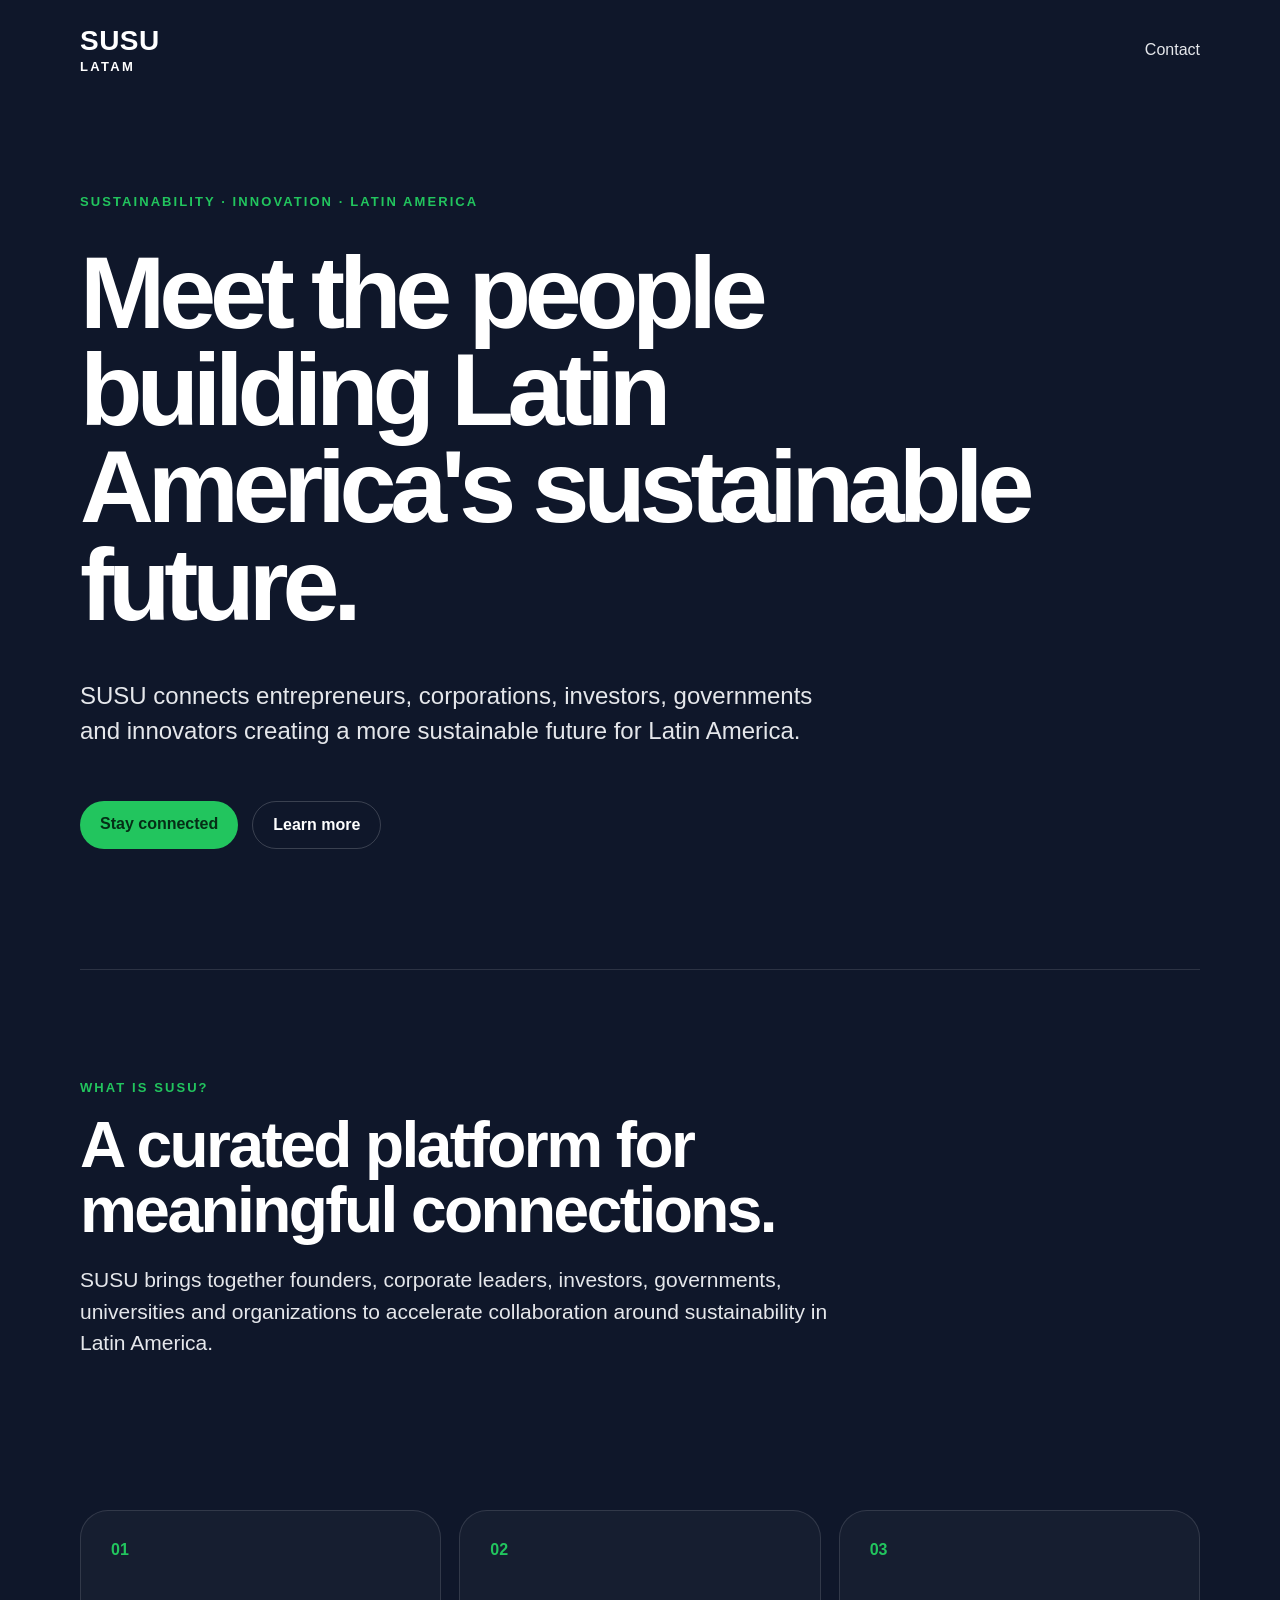
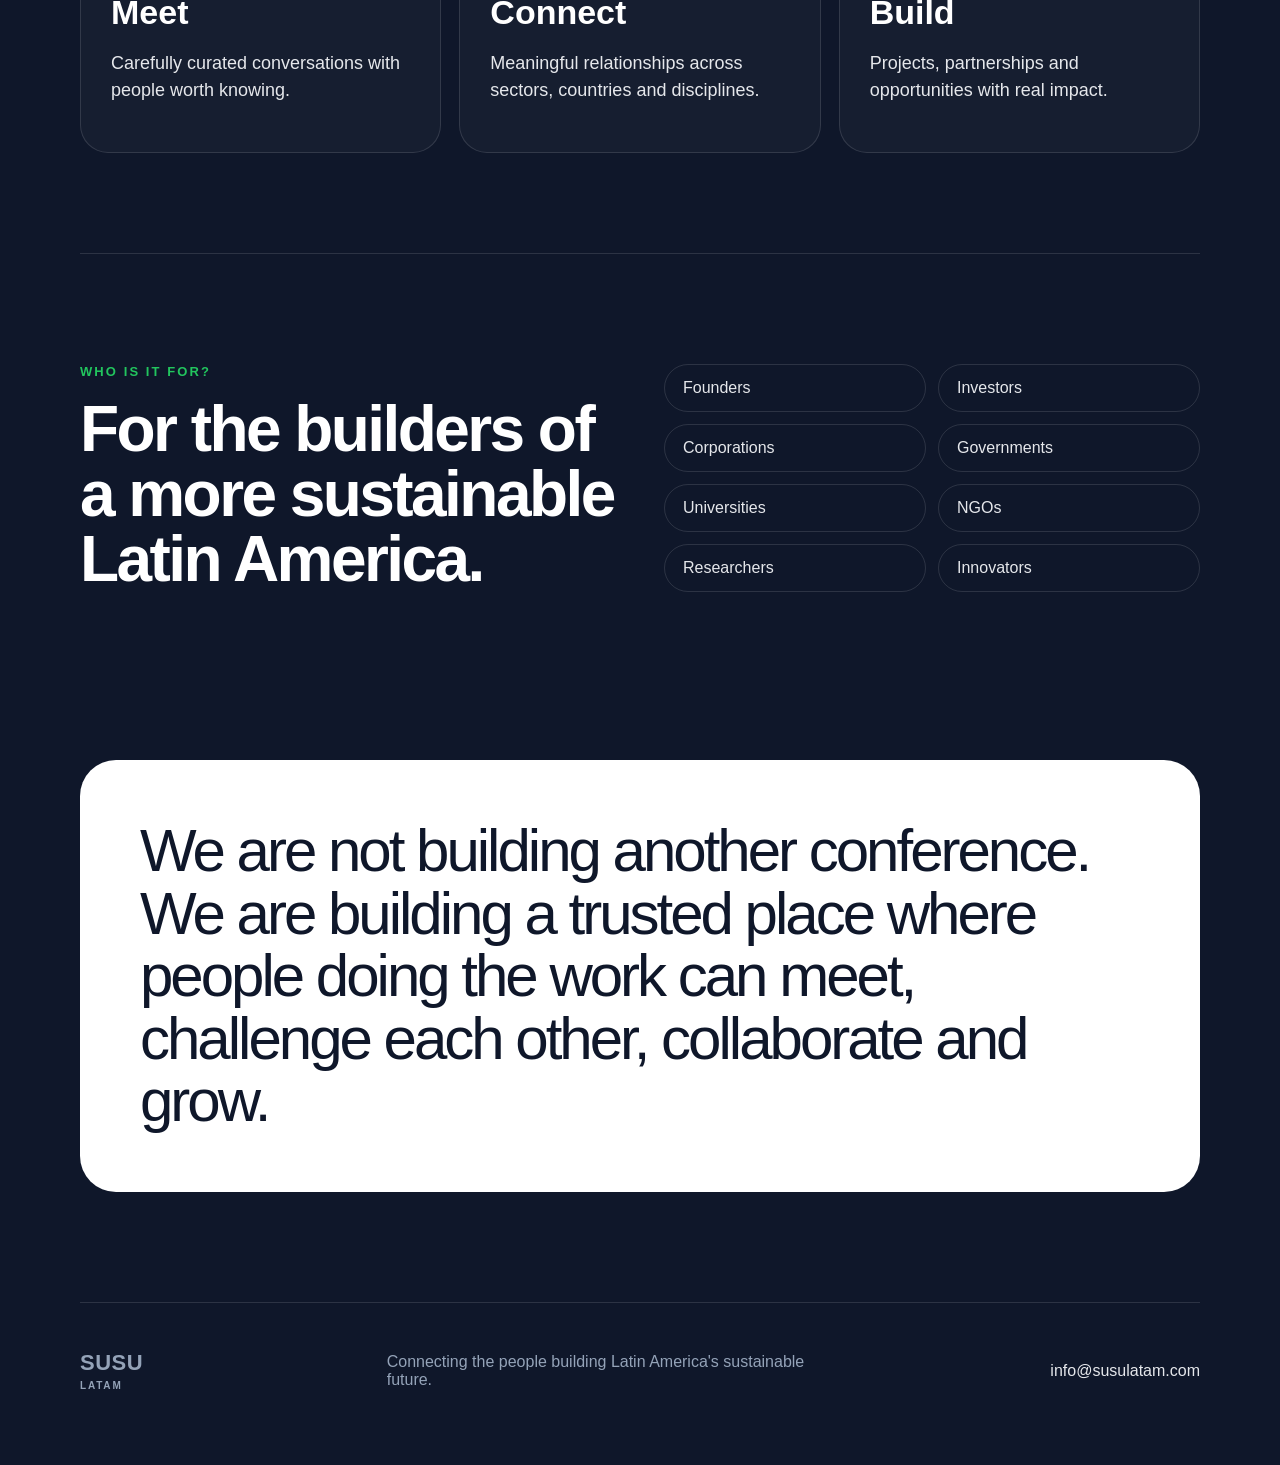
==== index.html @ 51da3a22 "Add files via upload" ====
<!doctype html>
<html lang="en">
<head>
  <meta charset="utf-8">
  <meta name="viewport" content="width=device-width, initial-scale=1">
  <title>SUSU LATAM</title>
  <meta name="description" content="SUSU connects the people building Latin America's sustainable future.">
  <meta property="og:title" content="SUSU LATAM">
  <meta property="og:description" content="Meet the people building Latin America's sustainable future.">
  <meta property="og:type" content="website">
  <meta property="og:image" content="assets/og-image.svg">
  <link rel="icon" href="assets/favicon.svg" type="image/svg+xml">
  <link rel="stylesheet" href="style.css">
</head>
<body>
  <header class="nav">
    <div class="logo"><span>SUSU</span><small>LATAM</small></div>
    <a class="nav-link" href="mailto:info@susulatam.com">Contact</a>
  </header>

  <main>
    <section class="hero">
      <p class="eyebrow">Sustainability · Innovation · Latin America</p>
      <h1>Meet the people building Latin America's sustainable future.</h1>
      <p class="subtitle">SUSU connects entrepreneurs, corporations, investors, governments and innovators creating a more sustainable future for Latin America.</p>
      <div class="cta-row">
        <a class="button" href="mailto:info@susulatam.com">Stay connected</a>
        <a class="button secondary" href="#about">Learn more</a>
      </div>
    </section>

    <section id="about" class="section">
      <div class="section-label">What is SUSU?</div>
      <h2>A curated platform for meaningful connections.</h2>
      <p>SUSU brings together founders, corporate leaders, investors, governments, universities and organizations to accelerate collaboration around sustainability in Latin America.</p>
    </section>

    <section class="cards">
      <article><span>01</span><h3>Meet</h3><p>Carefully curated conversations with people worth knowing.</p></article>
      <article><span>02</span><h3>Connect</h3><p>Meaningful relationships across sectors, countries and disciplines.</p></article>
      <article><span>03</span><h3>Build</h3><p>Projects, partnerships and opportunities with real impact.</p></article>
    </section>

    <section class="section split">
      <div>
        <div class="section-label">Who is it for?</div>
        <h2>For the builders of a more sustainable Latin America.</h2>
      </div>
      <ul class="audience">
        <li>Founders</li><li>Investors</li><li>Corporations</li><li>Governments</li>
        <li>Universities</li><li>NGOs</li><li>Researchers</li><li>Innovators</li>
      </ul>
    </section>

    <section class="manifesto">
      <p>We are not building another conference. We are building a trusted place where people doing the work can meet, challenge each other, collaborate and grow.</p>
    </section>
  </main>

  <footer>
    <div class="logo small"><span>SUSU</span><small>LATAM</small></div>
    <p>Connecting the people building Latin America's sustainable future.</p>
    <a href="mailto:info@susulatam.com">info@susulatam.com</a>
  </footer>
</body>
</html>
---- style.css ----
:root{--navy:#0F172A;--white:#FFFFFF;--green:#22C55E;--gray:#E5E7EB;--muted:#94A3B8}
*{box-sizing:border-box}html{scroll-behavior:smooth}
body{margin:0;font-family:Inter,Arial,sans-serif;background:var(--navy);color:var(--white)}
.nav{width:min(1120px,92%);margin:0 auto;padding:28px 0;display:flex;align-items:center;justify-content:space-between}
.logo{line-height:.9;font-weight:800;letter-spacing:.03em}.logo span{display:block;font-size:28px}.logo small{display:block;font-size:13px;margin-top:8px;letter-spacing:.18em}.logo.small span{font-size:22px}.logo.small small{font-size:10px}
.nav-link,footer a{color:var(--gray);text-decoration:none}.nav-link:hover,footer a:hover{color:var(--green)}
main{width:min(1120px,92%);margin:0 auto}
.hero{min-height:78vh;display:flex;flex-direction:column;justify-content:center;padding:80px 0 120px}
.eyebrow,.section-label{color:var(--green);text-transform:uppercase;letter-spacing:.16em;font-size:13px;font-weight:700}
h1{font-family:Montserrat,Inter,Arial,sans-serif;font-size:clamp(48px,8vw,104px);line-height:.95;letter-spacing:-.06em;max-width:980px;margin:22px 0}
.subtitle{max-width:760px;color:var(--gray);font-size:clamp(18px,2vw,24px);line-height:1.45}
.cta-row{display:flex;gap:14px;margin-top:28px;flex-wrap:wrap}
.button{background:var(--green);color:#052e16;padding:14px 20px;border-radius:999px;text-decoration:none;font-weight:800}.button.secondary{background:transparent;color:var(--white);border:1px solid rgba(255,255,255,.18)}
.section{padding:110px 0;border-top:1px solid rgba(255,255,255,.12)}
.section h2{font-family:Montserrat,Inter,Arial,sans-serif;font-size:clamp(34px,5vw,64px);line-height:1.02;letter-spacing:-.04em;max-width:850px;margin:18px 0}
.section p{color:var(--gray);max-width:760px;font-size:21px;line-height:1.5}
.cards{display:grid;grid-template-columns:repeat(3,1fr);gap:18px;padding:20px 0 100px}
.cards article{border:1px solid rgba(255,255,255,.12);border-radius:28px;padding:30px;background:rgba(255,255,255,.03)}
.cards span{color:var(--green);font-weight:800}.cards h3{font-family:Montserrat,Inter,Arial,sans-serif;font-size:34px;margin:34px 0 10px}.cards p{color:var(--gray);font-size:18px;line-height:1.5}
.split{display:grid;grid-template-columns:1fr 1fr;gap:48px;align-items:start}
.audience{display:grid;grid-template-columns:1fr 1fr;gap:12px;list-style:none;padding:0;margin:0}.audience li{border:1px solid rgba(255,255,255,.12);border-radius:999px;padding:14px 18px;color:var(--gray)}
.manifesto{margin:40px 0 110px;padding:60px;border-radius:36px;background:var(--white);color:var(--navy)}
.manifesto p{font-family:Montserrat,Inter,Arial,sans-serif;font-size:clamp(30px,5vw,60px);line-height:1.04;letter-spacing:-.05em;margin:0}
footer{width:min(1120px,92%);margin:0 auto;border-top:1px solid rgba(255,255,255,.12);padding:34px 0 60px;display:flex;align-items:center;justify-content:space-between;gap:20px;color:var(--muted)}
footer p{max-width:420px}
@media(max-width:800px){.cards,.split{grid-template-columns:1fr}.hero{min-height:auto;padding:70px 0 90px}.manifesto{padding:34px}footer{flex-direction:column;align-items:flex-start}}
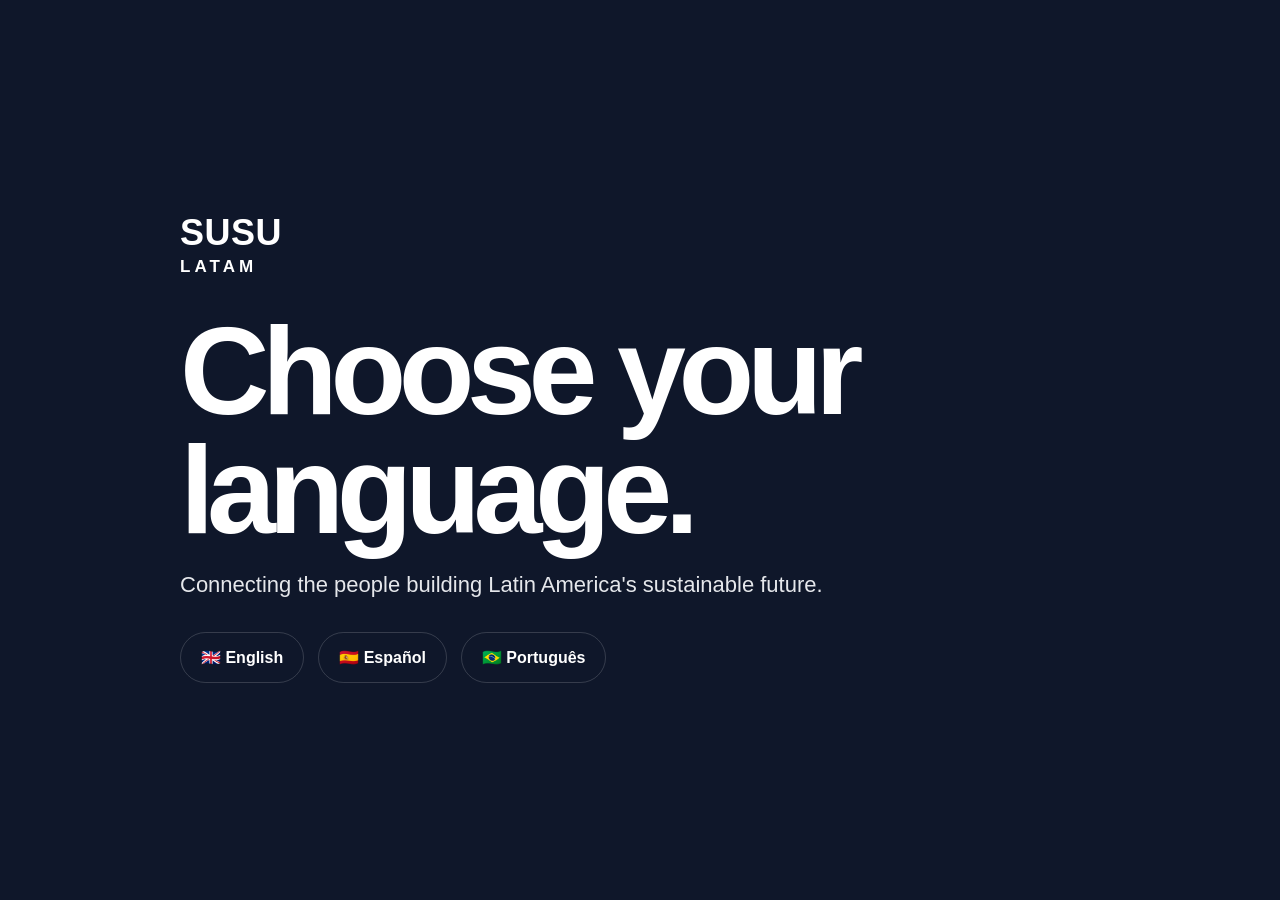
==== commit 0df5b6ac: "Add files via upload" ====
--- a/index.html
+++ b/index.html
@@ -1,66 +1,24 @@
 <!doctype html>
 <html lang="en">
 <head>
-  <meta charset="utf-8">
-  <meta name="viewport" content="width=device-width, initial-scale=1">
+  <meta charset="utf-8"><meta name="viewport" content="width=device-width, initial-scale=1">
   <title>SUSU LATAM</title>
   <meta name="description" content="SUSU connects the people building Latin America's sustainable future.">
-  <meta property="og:title" content="SUSU LATAM">
-  <meta property="og:description" content="Meet the people building Latin America's sustainable future.">
-  <meta property="og:type" content="website">
-  <meta property="og:image" content="assets/og-image.svg">
   <link rel="icon" href="assets/favicon.svg" type="image/svg+xml">
   <link rel="stylesheet" href="style.css">
 </head>
 <body>
-  <header class="nav">
-    <div class="logo"><span>SUSU</span><small>LATAM</small></div>
-    <a class="nav-link" href="mailto:info@susulatam.com">Contact</a>
-  </header>
-
-  <main>
-    <section class="hero">
-      <p class="eyebrow">Sustainability · Innovation · Latin America</p>
-      <h1>Meet the people building Latin America's sustainable future.</h1>
-      <p class="subtitle">SUSU connects entrepreneurs, corporations, investors, governments and innovators creating a more sustainable future for Latin America.</p>
-      <div class="cta-row">
-        <a class="button" href="mailto:info@susulatam.com">Stay connected</a>
-        <a class="button secondary" href="#about">Learn more</a>
+  <main class="language-home">
+    <div class="language-box">
+      <div class="logo"><span>SUSU</span><small>LATAM</small></div>
+      <h1>Choose your language.</h1>
+      <p>Connecting the people building Latin America's sustainable future.</p>
+      <div class="language-options">
+        <a href="en/">🇬🇧 English</a>
+        <a href="es/">🇪🇸 Español</a>
+        <a href="pt/">🇧🇷 Português</a>
       </div>
-    </section>
-
-    <section id="about" class="section">
-      <div class="section-label">What is SUSU?</div>
-      <h2>A curated platform for meaningful connections.</h2>
-      <p>SUSU brings together founders, corporate leaders, investors, governments, universities and organizations to accelerate collaboration around sustainability in Latin America.</p>
-    </section>
-
-    <section class="cards">
-      <article><span>01</span><h3>Meet</h3><p>Carefully curated conversations with people worth knowing.</p></article>
-      <article><span>02</span><h3>Connect</h3><p>Meaningful relationships across sectors, countries and disciplines.</p></article>
-      <article><span>03</span><h3>Build</h3><p>Projects, partnerships and opportunities with real impact.</p></article>
-    </section>
-
-    <section class="section split">
-      <div>
-        <div class="section-label">Who is it for?</div>
-        <h2>For the builders of a more sustainable Latin America.</h2>
-      </div>
-      <ul class="audience">
-        <li>Founders</li><li>Investors</li><li>Corporations</li><li>Governments</li>
-        <li>Universities</li><li>NGOs</li><li>Researchers</li><li>Innovators</li>
-      </ul>
-    </section>
-
-    <section class="manifesto">
-      <p>We are not building another conference. We are building a trusted place where people doing the work can meet, challenge each other, collaborate and grow.</p>
-    </section>
+    </div>
   </main>
-
-  <footer>
-    <div class="logo small"><span>SUSU</span><small>LATAM</small></div>
-    <p>Connecting the people building Latin America's sustainable future.</p>
-    <a href="mailto:info@susulatam.com">info@susulatam.com</a>
-  </footer>
 </body>
-</html>
+</html>
--- a/style.css
+++ b/style.css
@@ -1,26 +1,53 @@
-:root{--navy:#0F172A;--white:#FFFFFF;--green:#22C55E;--gray:#E5E7EB;--muted:#94A3B8}
-*{box-sizing:border-box}html{scroll-behavior:smooth}
+:root{
+  --navy:#0F172A; --white:#FFFFFF; --green:#22C55E; --gray:#E5E7EB; --muted:#94A3B8;
+}
+*{box-sizing:border-box}
+html{scroll-behavior:smooth}
 body{margin:0;font-family:Inter,Arial,sans-serif;background:var(--navy);color:var(--white)}
-.nav{width:min(1120px,92%);margin:0 auto;padding:28px 0;display:flex;align-items:center;justify-content:space-between}
-.logo{line-height:.9;font-weight:800;letter-spacing:.03em}.logo span{display:block;font-size:28px}.logo small{display:block;font-size:13px;margin-top:8px;letter-spacing:.18em}.logo.small span{font-size:22px}.logo.small small{font-size:10px}
-.nav-link,footer a{color:var(--gray);text-decoration:none}.nav-link:hover,footer a:hover{color:var(--green)}
+a{text-decoration:none;color:inherit}
+.nav{width:min(1120px,92%);margin:0 auto;padding:28px 0;display:flex;align-items:center;justify-content:space-between;gap:20px}
+.logo{line-height:.9;font-weight:900;letter-spacing:.03em;color:#fff}
+.logo span{display:block;font-size:36px}
+.logo small{display:block;font-size:17px;margin-top:10px;letter-spacing:.24em}
+.logo.footer span{font-size:26px}.logo.footer small{font-size:12px}
+.lang{display:flex;gap:10px;align-items:center}
+.lang a{font-size:24px;opacity:.72;filter:saturate(.9)}
+.lang a:hover,.lang a.active{opacity:1;transform:translateY(-1px)}
 main{width:min(1120px,92%);margin:0 auto}
-.hero{min-height:78vh;display:flex;flex-direction:column;justify-content:center;padding:80px 0 120px}
-.eyebrow,.section-label{color:var(--green);text-transform:uppercase;letter-spacing:.16em;font-size:13px;font-weight:700}
-h1{font-family:Montserrat,Inter,Arial,sans-serif;font-size:clamp(48px,8vw,104px);line-height:.95;letter-spacing:-.06em;max-width:980px;margin:22px 0}
-.subtitle{max-width:760px;color:var(--gray);font-size:clamp(18px,2vw,24px);line-height:1.45}
+.hero{min-height:76vh;display:flex;flex-direction:column;justify-content:center;padding:70px 0 110px}
+.eyebrow,.section-label{color:var(--green);text-transform:uppercase;letter-spacing:.16em;font-size:13px;font-weight:800}
+h1{font-family:Montserrat,Inter,Arial,sans-serif;font-size:clamp(44px,8vw,100px);line-height:.96;letter-spacing:-.06em;max-width:990px;margin:22px 0}
+.subtitle{max-width:800px;color:var(--gray);font-size:clamp(18px,2vw,24px);line-height:1.45}
 .cta-row{display:flex;gap:14px;margin-top:28px;flex-wrap:wrap}
-.button{background:var(--green);color:#052e16;padding:14px 20px;border-radius:999px;text-decoration:none;font-weight:800}.button.secondary{background:transparent;color:var(--white);border:1px solid rgba(255,255,255,.18)}
-.section{padding:110px 0;border-top:1px solid rgba(255,255,255,.12)}
+.button{background:var(--green);color:#052e16;padding:14px 20px;border-radius:999px;font-weight:900}
+.button.secondary{background:transparent;color:var(--white);border:1px solid rgba(255,255,255,.18)}
+.section{padding:105px 0;border-top:1px solid rgba(255,255,255,.12)}
 .section h2{font-family:Montserrat,Inter,Arial,sans-serif;font-size:clamp(34px,5vw,64px);line-height:1.02;letter-spacing:-.04em;max-width:850px;margin:18px 0}
 .section p{color:var(--gray);max-width:760px;font-size:21px;line-height:1.5}
 .cards{display:grid;grid-template-columns:repeat(3,1fr);gap:18px;padding:20px 0 100px}
 .cards article{border:1px solid rgba(255,255,255,.12);border-radius:28px;padding:30px;background:rgba(255,255,255,.03)}
-.cards span{color:var(--green);font-weight:800}.cards h3{font-family:Montserrat,Inter,Arial,sans-serif;font-size:34px;margin:34px 0 10px}.cards p{color:var(--gray);font-size:18px;line-height:1.5}
+.cards span{color:var(--green);font-weight:900}
+.cards h3{font-family:Montserrat,Inter,Arial,sans-serif;font-size:34px;margin:34px 0 10px}
+.cards p{color:var(--gray);font-size:18px;line-height:1.5}
 .split{display:grid;grid-template-columns:1fr 1fr;gap:48px;align-items:start}
-.audience{display:grid;grid-template-columns:1fr 1fr;gap:12px;list-style:none;padding:0;margin:0}.audience li{border:1px solid rgba(255,255,255,.12);border-radius:999px;padding:14px 18px;color:var(--gray)}
+.audience{display:grid;grid-template-columns:1fr 1fr;gap:12px;list-style:none;padding:0;margin:0}
+.audience li{border:1px solid rgba(255,255,255,.12);border-radius:999px;padding:14px 18px;color:var(--gray)}
 .manifesto{margin:40px 0 110px;padding:60px;border-radius:36px;background:var(--white);color:var(--navy)}
 .manifesto p{font-family:Montserrat,Inter,Arial,sans-serif;font-size:clamp(30px,5vw,60px);line-height:1.04;letter-spacing:-.05em;margin:0}
 footer{width:min(1120px,92%);margin:0 auto;border-top:1px solid rgba(255,255,255,.12);padding:34px 0 60px;display:flex;align-items:center;justify-content:space-between;gap:20px;color:var(--muted)}
-footer p{max-width:420px}
-@media(max-width:800px){.cards,.split{grid-template-columns:1fr}.hero{min-height:auto;padding:70px 0 90px}.manifesto{padding:34px}footer{flex-direction:column;align-items:flex-start}}
+footer p{max-width:420px}footer a{color:var(--gray)}footer a:hover{color:var(--green)}
+.language-home{min-height:100vh;display:flex;align-items:center;justify-content:center;padding:40px}
+.language-box{width:min(920px,92%)}
+.language-box h1{font-size:clamp(50px,10vw,124px);margin:38px 0 20px}
+.language-box p{color:var(--gray);font-size:22px;max-width:650px}
+.language-options{display:flex;gap:14px;flex-wrap:wrap;margin-top:34px}
+.language-options a{border:1px solid rgba(255,255,255,.16);border-radius:999px;padding:15px 20px;font-weight:800}
+.language-options a:hover{border-color:var(--green);color:var(--green)}
+@media(max-width:800px){
+  .cards,.split{grid-template-columns:1fr}
+  .hero{min-height:auto;padding:70px 0 90px}
+  .manifesto{padding:34px}
+  footer{flex-direction:column;align-items:flex-start}
+  .nav{align-items:flex-start}
+  .audience{grid-template-columns:1fr}
+}
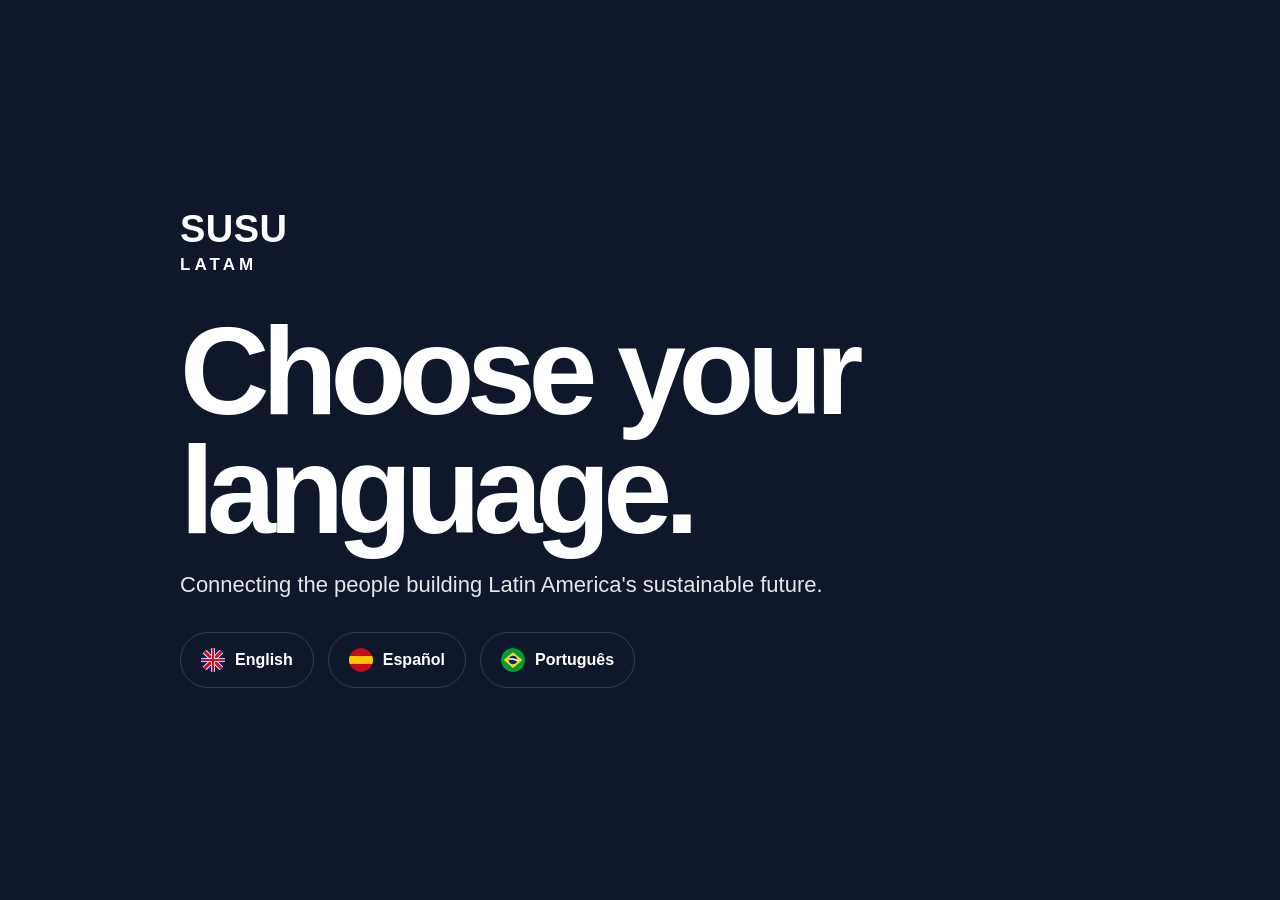
==== commit 28c741bb: "Add files via upload" ====
--- a/index.html
+++ b/index.html
@@ -10,13 +10,13 @@
 <body>
   <main class="language-home">
     <div class="language-box">
-      <div class="logo"><span>SUSU</span><small>LATAM</small></div>
+      <div class="logo-mark"><span>SUSU</span><small>LATAM</small></div>
       <h1>Choose your language.</h1>
       <p>Connecting the people building Latin America's sustainable future.</p>
       <div class="language-options">
-        <a href="en/">🇬🇧 English</a>
-        <a href="es/">🇪🇸 Español</a>
-        <a href="pt/">🇧🇷 Português</a>
+        <a href="en/"><img src="assets/flags/gb.svg" alt="English"> English</a>
+        <a href="es/"><img src="assets/flags/es.svg" alt="Español"> Español</a>
+        <a href="pt/"><img src="assets/flags/br.svg" alt="Português"> Português</a>
       </div>
     </div>
   </main>
--- a/style.css
+++ b/style.css
@@ -1,48 +1,251 @@
 :root{
-  --navy:#0F172A; --white:#FFFFFF; --green:#22C55E; --gray:#E5E7EB; --muted:#94A3B8;
+  --navy:#0F172A;
+  --white:#FFFFFF;
+  --green:#22C55E;
+  --gray:#E5E7EB;
+  --muted:#94A3B8;
 }
 *{box-sizing:border-box}
 html{scroll-behavior:smooth}
-body{margin:0;font-family:Inter,Arial,sans-serif;background:var(--navy);color:var(--white)}
+body{
+  margin:0;
+  font-family:Inter,Arial,sans-serif;
+  background:var(--navy);
+  color:var(--white);
+}
 a{text-decoration:none;color:inherit}
-.nav{width:min(1120px,92%);margin:0 auto;padding:28px 0;display:flex;align-items:center;justify-content:space-between;gap:20px}
-.logo{line-height:.9;font-weight:900;letter-spacing:.03em;color:#fff}
-.logo span{display:block;font-size:36px}
-.logo small{display:block;font-size:17px;margin-top:10px;letter-spacing:.24em}
-.logo.footer span{font-size:26px}.logo.footer small{font-size:12px}
-.lang{display:flex;gap:10px;align-items:center}
-.lang a{font-size:24px;opacity:.72;filter:saturate(.9)}
-.lang a:hover,.lang a.active{opacity:1;transform:translateY(-1px)}
+.nav{
+  width:min(1120px,92%);
+  margin:0 auto;
+  padding:28px 0;
+  display:flex;
+  align-items:center;
+  justify-content:space-between;
+  gap:20px;
+}
+.logo-mark{
+  color:#fff;
+  line-height:.9;
+  font-weight:900;
+  letter-spacing:.03em;
+  display:inline-block;
+}
+.logo-mark span{
+  display:block;
+  font-size:38px;
+}
+.logo-mark small{
+  display:block;
+  font-size:17px;
+  margin-top:10px;
+  letter-spacing:.24em;
+}
+.logo-mark.footer span{font-size:26px}
+.logo-mark.footer small{font-size:12px}
+.lang{
+  display:flex;
+  gap:12px;
+  align-items:center;
+}
+.lang a{
+  display:inline-flex;
+  width:34px;
+  height:34px;
+  border-radius:999px;
+  align-items:center;
+  justify-content:center;
+  border:1px solid rgba(255,255,255,.12);
+  background:rgba(255,255,255,.03);
+  opacity:.75;
+}
+.lang a:hover,.lang a.active{
+  opacity:1;
+  border-color:var(--green);
+  transform:translateY(-1px);
+}
+.lang img{
+  width:24px;
+  height:24px;
+  border-radius:999px;
+  object-fit:cover;
+}
 main{width:min(1120px,92%);margin:0 auto}
-.hero{min-height:76vh;display:flex;flex-direction:column;justify-content:center;padding:70px 0 110px}
-.eyebrow,.section-label{color:var(--green);text-transform:uppercase;letter-spacing:.16em;font-size:13px;font-weight:800}
-h1{font-family:Montserrat,Inter,Arial,sans-serif;font-size:clamp(44px,8vw,100px);line-height:.96;letter-spacing:-.06em;max-width:990px;margin:22px 0}
-.subtitle{max-width:800px;color:var(--gray);font-size:clamp(18px,2vw,24px);line-height:1.45}
-.cta-row{display:flex;gap:14px;margin-top:28px;flex-wrap:wrap}
-.button{background:var(--green);color:#052e16;padding:14px 20px;border-radius:999px;font-weight:900}
-.button.secondary{background:transparent;color:var(--white);border:1px solid rgba(255,255,255,.18)}
-.section{padding:105px 0;border-top:1px solid rgba(255,255,255,.12)}
-.section h2{font-family:Montserrat,Inter,Arial,sans-serif;font-size:clamp(34px,5vw,64px);line-height:1.02;letter-spacing:-.04em;max-width:850px;margin:18px 0}
-.section p{color:var(--gray);max-width:760px;font-size:21px;line-height:1.5}
-.cards{display:grid;grid-template-columns:repeat(3,1fr);gap:18px;padding:20px 0 100px}
-.cards article{border:1px solid rgba(255,255,255,.12);border-radius:28px;padding:30px;background:rgba(255,255,255,.03)}
+.hero{
+  min-height:76vh;
+  display:flex;
+  flex-direction:column;
+  justify-content:center;
+  padding:70px 0 110px;
+}
+.eyebrow,.section-label{
+  color:var(--green);
+  text-transform:uppercase;
+  letter-spacing:.16em;
+  font-size:13px;
+  font-weight:800;
+}
+h1{
+  font-family:Montserrat,Inter,Arial,sans-serif;
+  font-size:clamp(44px,8vw,100px);
+  line-height:.96;
+  letter-spacing:-.06em;
+  max-width:990px;
+  margin:22px 0;
+}
+.subtitle{
+  max-width:800px;
+  color:var(--gray);
+  font-size:clamp(18px,2vw,24px);
+  line-height:1.45;
+}
+.cta-row{
+  display:flex;
+  gap:14px;
+  margin-top:28px;
+  flex-wrap:wrap;
+}
+.button{
+  background:var(--green);
+  color:#052e16;
+  padding:14px 20px;
+  border-radius:999px;
+  font-weight:900;
+}
+.button.secondary{
+  background:transparent;
+  color:var(--white);
+  border:1px solid rgba(255,255,255,.18);
+}
+.section{
+  padding:105px 0;
+  border-top:1px solid rgba(255,255,255,.12);
+}
+.section h2{
+  font-family:Montserrat,Inter,Arial,sans-serif;
+  font-size:clamp(34px,5vw,64px);
+  line-height:1.02;
+  letter-spacing:-.04em;
+  max-width:850px;
+  margin:18px 0;
+}
+.section p{
+  color:var(--gray);
+  max-width:760px;
+  font-size:21px;
+  line-height:1.5;
+}
+.cards{
+  display:grid;
+  grid-template-columns:repeat(3,1fr);
+  gap:18px;
+  padding:20px 0 100px;
+}
+.cards article{
+  border:1px solid rgba(255,255,255,.12);
+  border-radius:28px;
+  padding:30px;
+  background:rgba(255,255,255,.03);
+}
 .cards span{color:var(--green);font-weight:900}
-.cards h3{font-family:Montserrat,Inter,Arial,sans-serif;font-size:34px;margin:34px 0 10px}
-.cards p{color:var(--gray);font-size:18px;line-height:1.5}
-.split{display:grid;grid-template-columns:1fr 1fr;gap:48px;align-items:start}
-.audience{display:grid;grid-template-columns:1fr 1fr;gap:12px;list-style:none;padding:0;margin:0}
-.audience li{border:1px solid rgba(255,255,255,.12);border-radius:999px;padding:14px 18px;color:var(--gray)}
-.manifesto{margin:40px 0 110px;padding:60px;border-radius:36px;background:var(--white);color:var(--navy)}
-.manifesto p{font-family:Montserrat,Inter,Arial,sans-serif;font-size:clamp(30px,5vw,60px);line-height:1.04;letter-spacing:-.05em;margin:0}
-footer{width:min(1120px,92%);margin:0 auto;border-top:1px solid rgba(255,255,255,.12);padding:34px 0 60px;display:flex;align-items:center;justify-content:space-between;gap:20px;color:var(--muted)}
-footer p{max-width:420px}footer a{color:var(--gray)}footer a:hover{color:var(--green)}
-.language-home{min-height:100vh;display:flex;align-items:center;justify-content:center;padding:40px}
+.cards h3{
+  font-family:Montserrat,Inter,Arial,sans-serif;
+  font-size:34px;
+  margin:34px 0 10px;
+}
+.cards p{
+  color:var(--gray);
+  font-size:18px;
+  line-height:1.5;
+}
+.split{
+  display:grid;
+  grid-template-columns:1fr 1fr;
+  gap:48px;
+  align-items:start;
+}
+.audience{
+  display:grid;
+  grid-template-columns:1fr 1fr;
+  gap:12px;
+  list-style:none;
+  padding:0;
+  margin:0;
+}
+.audience li{
+  border:1px solid rgba(255,255,255,.12);
+  border-radius:999px;
+  padding:14px 18px;
+  color:var(--gray);
+}
+.manifesto{
+  margin:40px 0 110px;
+  padding:60px;
+  border-radius:36px;
+  background:var(--white);
+  color:var(--navy);
+}
+.manifesto p{
+  font-family:Montserrat,Inter,Arial,sans-serif;
+  font-size:clamp(30px,5vw,60px);
+  line-height:1.04;
+  letter-spacing:-.05em;
+  margin:0;
+}
+footer{
+  width:min(1120px,92%);
+  margin:0 auto;
+  border-top:1px solid rgba(255,255,255,.12);
+  padding:34px 0 60px;
+  display:flex;
+  align-items:center;
+  justify-content:space-between;
+  gap:20px;
+  color:var(--muted);
+}
+footer p{max-width:420px}
+footer a{color:var(--gray)}
+footer a:hover{color:var(--green)}
+.language-home{
+  min-height:100vh;
+  display:flex;
+  align-items:center;
+  justify-content:center;
+  padding:40px;
+}
 .language-box{width:min(920px,92%)}
-.language-box h1{font-size:clamp(50px,10vw,124px);margin:38px 0 20px}
-.language-box p{color:var(--gray);font-size:22px;max-width:650px}
-.language-options{display:flex;gap:14px;flex-wrap:wrap;margin-top:34px}
-.language-options a{border:1px solid rgba(255,255,255,.16);border-radius:999px;padding:15px 20px;font-weight:800}
-.language-options a:hover{border-color:var(--green);color:var(--green)}
+.language-box h1{
+  font-size:clamp(50px,10vw,124px);
+  margin:38px 0 20px;
+}
+.language-box p{
+  color:var(--gray);
+  font-size:22px;
+  max-width:650px;
+}
+.language-options{
+  display:flex;
+  gap:14px;
+  flex-wrap:wrap;
+  margin-top:34px;
+}
+.language-options a{
+  border:1px solid rgba(255,255,255,.16);
+  border-radius:999px;
+  padding:15px 20px;
+  font-weight:800;
+  display:flex;
+  align-items:center;
+  gap:10px;
+}
+.language-options img{
+  width:24px;
+  height:24px;
+  border-radius:999px;
+}
+.language-options a:hover{
+  border-color:var(--green);
+  color:var(--green);
+}
 @media(max-width:800px){
   .cards,.split{grid-template-columns:1fr}
   .hero{min-height:auto;padding:70px 0 90px}
